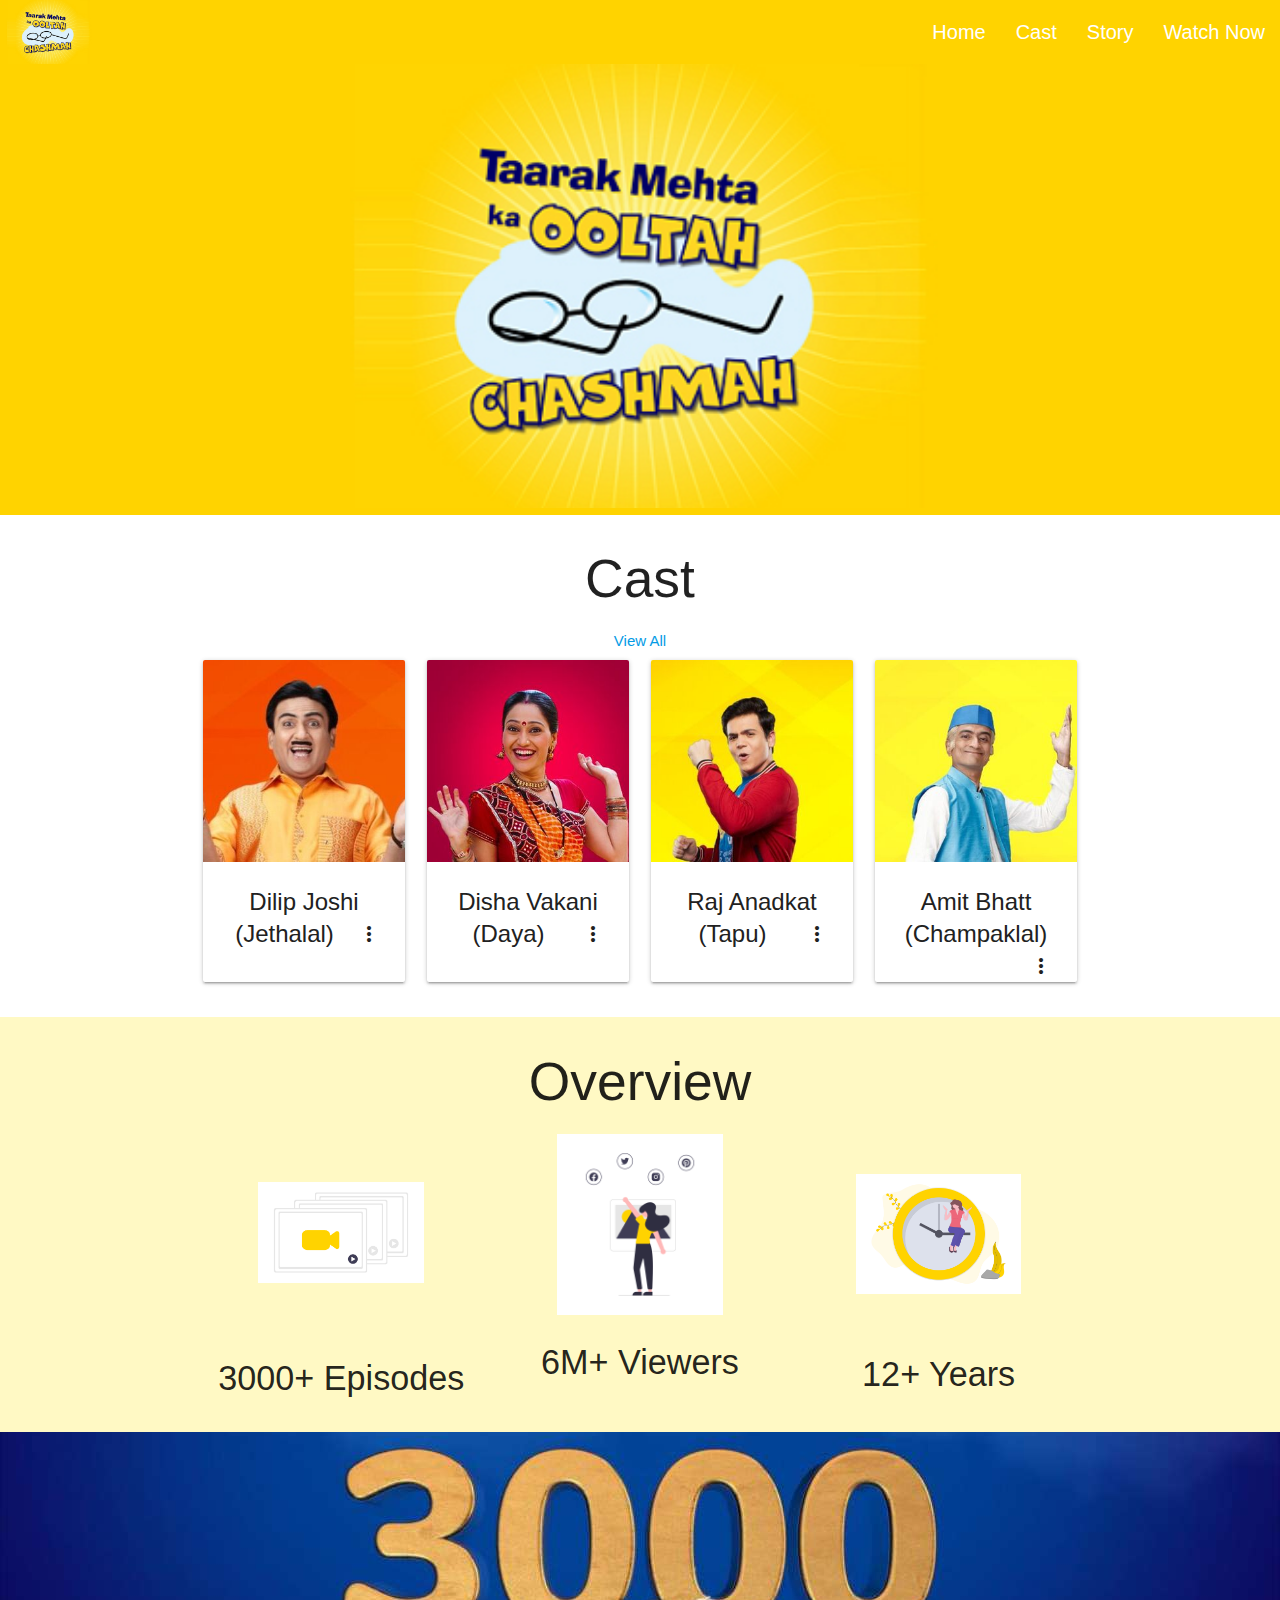
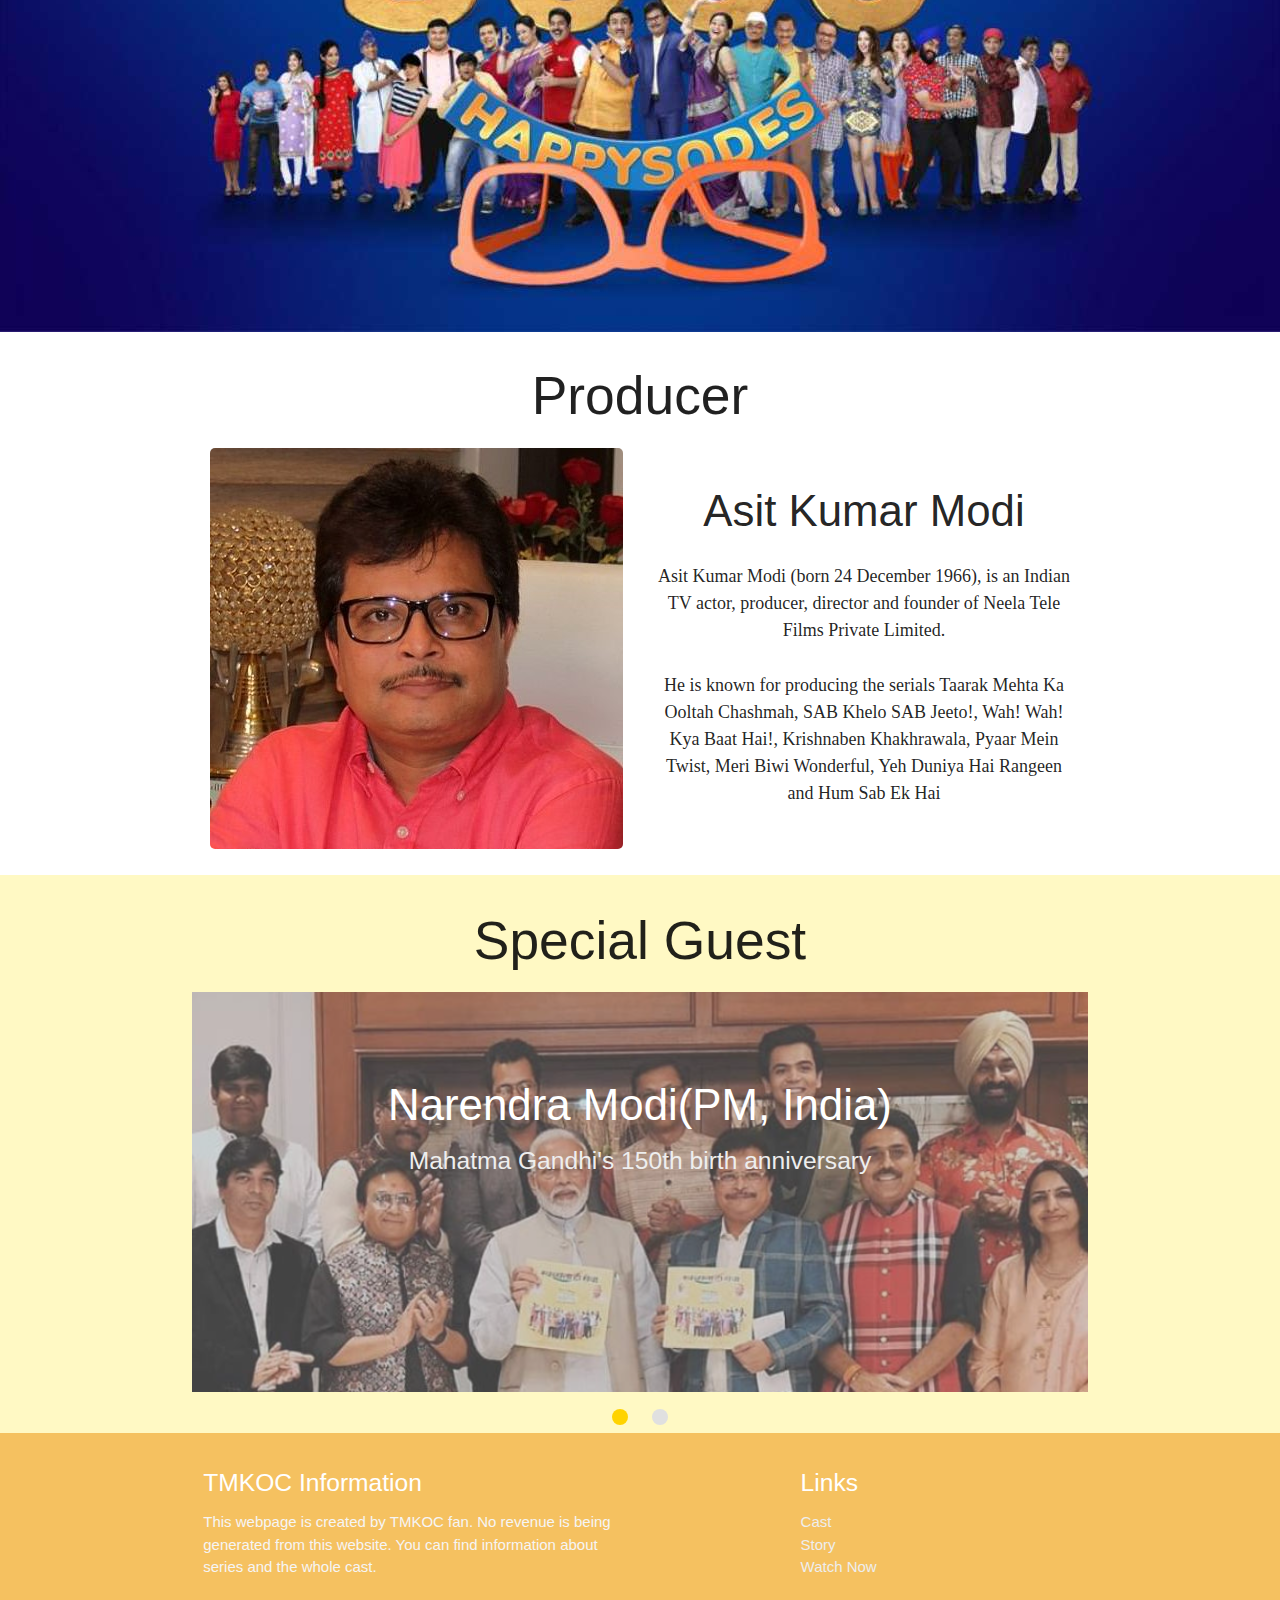
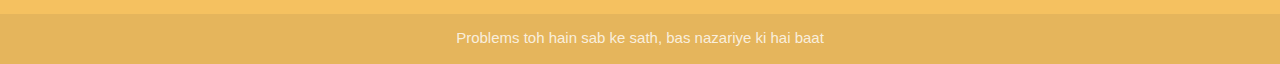
==== index.html @ 4e8108ae "Uploading TMKOC Info Project files in repo" ====
<!DOCTYPE html>
<html lang="en">
	<head>
		<meta charset="UTF-8" />
		<meta name="viewport" content="width=device-width, initial-scale=1.0" />
		<!----------------------------------- Import CSS,Icon ----------------------------------->
		<!-- Materialize CSS -->
		<link
			rel="stylesheet"
			href="https://cdnjs.cloudflare.com/ajax/libs/materialize/1.0.0/css/materialize.min.css"
		/>
		<!-- Custom CSS -->
		<link rel="stylesheet" href="css/style.css" />
		<!-- Google Font Icons -->
		<link
			href="https://fonts.googleapis.com/icon?family=Material+Icons"
			rel="stylesheet"
		/>
		<title>TMKOC Info Page</title>
	</head>

	<body>
		<!---------------------------------------- Navbar ---------------------------------------->
		<section class="mynav">
			<nav>
				<div class="nav-wrapper">
					<a href="index.html"
						><img
							src="images/logo.jpg"
							alt="TMKOC Logo"
							class="brand-logo"
					/></a>
					<ul id="nav-mobile" class="right hide-on-med-and-down">
						<li><a href="index.html">Home</a></li>
						<li><a href="cast.html">Cast</a></li>
						<li><a href="story.html">Story</a></li>
						<li>
							<a
								href="https://youtube.com/playlist?list=PL6Rtnh6YJK7Zfu1x9Bd1UqLwUxhZ1oBJh"
								>Watch Now</a
							>
						</li>
					</ul>
				</div>
			</nav>
		</section>

		<!---------------------------------------- Banner ---------------------------------------->
		<section class="mybanner">
			<div class="container center">
				<img src="images/logo.jpg" width="75%" />
			</div>
		</section>

		<!---------------------------------------- Cast ---------------------------------------->
		<section class="mycast">
			<h2 class="header">Cast</h2>
			<div class="container">
				<a href="cast.html" alt="Cast">View All</a>
				<div class="row center">
					<!-- Jethalal -->
					<div class="col s12 l3">
						<div class="card">
							<div
								class="card-image waves-effect waves-block waves-light"
							>
								<img
									class="jethalal"
									src="images/cast/jethalal.jpg"
								/>
							</div>
							<div class="card-content">
								<span
									class="card-title activator grey-text text-darken-4"
									>Dilip Joshi<br />(Jethalal)<i
										class="material-icons right"
										>more_vert</i
									></span
								>
							</div>
							<div class="card-reveal">
								<span class="card-title grey-text text-darken-4"
									>Dilip Joshi(Jethalal)<i
										class="material-icons right"
										>close</i
									></span
								>
								<p>
									Dilip Joshi as Jethalal Champaklal Gada: He
									is a Gujarati Jain businessman from Bhachau,
									Gujarat who runs a store, Gada Electronics.
									He is happily married to Daya but has a
									crush on Babita Iyer, his neighbor. He is
									the son of Champaklal Jayantilal Gada,
									Tapu's Father and best friend of Taarak
									Mehta. (2008–present)
								</p>
							</div>
						</div>
					</div>
					<!-- Daya -->
					<div class="col s12 l3">
						<div class="card">
							<div
								class="card-image waves-effect waves-block waves-light"
							>
								<img class="daya" src="images/cast/daya.jpg" />
							</div>
							<div class="card-content">
								<span
									class="card-title activator grey-text text-darken-4"
									>Disha Vakani<br />(Daya)<i
										class="material-icons right"
										>more_vert</i
									></span
								>
							</div>
							<div class="card-reveal">
								<span class="card-title grey-text text-darken-4"
									>Disha Vakani(Daya)<i
										class="material-icons right"
										>close</i
									></span
								>
								<p>
									Disha Vakani as Daya Jethalal Gada:
									Jethalal's wife, Tapu's mother, Champaklal's
									daughter in law and Sunderlal's sister. Daya
									is a Garba Queen. Initially shown to be
									extremely dumb but later becomes more
									mature. She is from Ahmedabad, Gujarat.
									(2008–2018,2019)
								</p>
							</div>
						</div>
					</div>
					<!-- Tapu -->
					<div class="col s12 l3">
						<div class="card">
							<div
								class="card-image waves-effect waves-block waves-light"
							>
								<img class="tapu" src="images/cast/tapu.jpg" />
							</div>
							<div class="card-content">
								<span
									class="card-title activator grey-text text-darken-4"
									>Raj Anadkat<br />(Tapu)<i
										class="material-icons right"
										>more_vert</i
									></span
								>
							</div>
							<div class="card-reveal">
								<span class="card-title grey-text text-darken-4"
									>Raj Anadkat(Tapu)<i
										class="material-icons right"
										>close</i
									></span
								>
								<p>
									Bhavya Gandhi as Tipendra "Tapu" Jethalal
									Gada(2008–2017): son of Jethalal and Daya.
									He is the leader of "Tapu Sena". Raj Anadkat
									replaced Gandhi as Tipendra. (2017–present)
								</p>
							</div>
						</div>
					</div>
					<!-- Champaklal -->
					<div class="col s12 l3">
						<div class="card">
							<div
								class="card-image waves-effect waves-block waves-light"
							>
								<img
									class="champaklal"
									src="images/cast/champaklal.jpg"
								/>
							</div>
							<div class="card-content">
								<span
									class="card-title activator grey-text text-darken-4"
									>Amit Bhatt<br />(Champaklal)<i
										class="material-icons right"
										>more_vert</i
									></span
								>
							</div>
							<div class="card-reveal">
								<span class="card-title grey-text text-darken-4"
									>Amit Bhatt(Bapuji)<i
										class="material-icons right"
										>close</i
									></span
								>
								<p>
									Amit Bhatt as Champaklal Jayantilal Gada:
									Jethalal's father and Tipendra's
									grandfather. He is from Bhachau (Kutch),
									Gujarat. He often scolds Jethalal for his
									laziness and carelessness. (2008–present)
								</p>
							</div>
						</div>
					</div>
				</div>
			</div>
		</section>

		<!---------------------------------------- Overview ---------------------------------------->
		<section class="myoverview">
			<h2 class="header">Overview</h2>
			<div class="container">
				<div class="row center">
					<div class="col s12 l4">
						<img
							src="images/episodes.png"
							height="60%"
							width="60%"
							style="padding-top: 48px; padding-bottom: 47px"
						/>
						<h4>3000+ Episodes</h4>
					</div>

					<div class="col s12 l4">
						<img src="images/views.png" height="60%" width="60%" />
						<h4>6M+ Viewers</h4>
					</div>

					<div class="col s12 l4">
						<img
							src="images/time.png"
							height="60%"
							width="60%"
							style="padding-top: 40px; padding-bottom: 32px"
						/>
						<h4>12+ Years</h4>
					</div>
				</div>
			</div>
		</section>

		<!---------------------------------------- Parallax ---------------------------------------->
		<section class="myparallax">
			<div class="parallax-container">
				<div class="parallax">
					<img src="images/banner.jpg" />
				</div>
			</div>
		</section>

		<!---------------------------------------- Producer ---------------------------------------->
		<section class="myproducer">
			<h2 class="header">Producer</h2>
			<div class="container">
				<div class="row center">
					<div class="col s12 l6">
						<img src="images/asit_kumar_modi.jpg" alt="" />
					</div>
					<div class="col s12 l6">
						<h3>Asit Kumar Modi</h3>
						<p>
							Asit Kumar Modi (born 24 December 1966), is an
							Indian TV actor, producer, director and founder of
							Neela Tele Films Private Limited.
						</p>
						<p>
							He is known for producing the serials Taarak Mehta
							Ka Ooltah Chashmah, SAB Khelo SAB Jeeto!, Wah! Wah!
							Kya Baat Hai!, Krishnaben Khakhrawala, Pyaar Mein
							Twist, Meri Biwi Wonderful, Yeh Duniya Hai Rangeen
							and Hum Sab Ek Hai
						</p>
					</div>
				</div>
			</div>
		</section>

		<!-------------------------------------- Special Guest -------------------------------------->
		<section class="myspecialguest">
			<h2 class="header">Special Guest</h2>
			<div class="container">
				<div class="slider large">
					<ul class="slides">
						<li>
							<img src="images/pm_modi.png" />
							<!-- random image -->
							<div class="caption center-align">
								<h3>Narendra Modi(PM, India)</h3>
								<h5 class="light grey-text text-lighten-3">
									Mahatma Gandhi's 150th birth anniversary
								</h5>
							</div>
						</li>
						<li>
							<img src="images/pm_polish.jpg" />
							<!-- random image -->
							<div class="caption center-align">
								<h3>Piotr Glinski(Deputy PM, Polish)</h3>
								<h5 class="light grey-text text-lighten-3">
									Visit on TMKOC set
								</h5>
							</div>
						</li>
					</ul>
				</div>
			</div>
		</section>

		<!---------------------------------------- Footer ---------------------------------------->
		<section class="myfooter">
			<footer class="page-footer">
				<div class="container">
					<div class="row">
						<div class="col l6 s12">
							<h5 class="white-text">TMKOC Information</h5>
							<p class="grey-text text-lighten-4">
								This webpage is created by TMKOC fan. No revenue
								is being generated from this website. You can
								find information about series and the whole
								cast.
							</p>
						</div>
						<div class="col l4 offset-l2 s12">
							<h5 class="white-text">Links</h5>
							<ul>
								<li>
									<a
										class="grey-text text-lighten-3"
										href="cast.html"
										>Cast</a
									>
								</li>
								<li>
									<a
										class="grey-text text-lighten-3"
										href="story.html"
										>Story</a
									>
								</li>
								<li>
									<a
										class="grey-text text-lighten-3"
										href="https://youtube.com/playlist?list=PL6Rtnh6YJK7Zfu1x9Bd1UqLwUxhZ1oBJh"
										>Watch Now</a
									>
								</li>
							</ul>
						</div>
					</div>
				</div>
				<div class="footer-copyright">
					<div class="container center">
						Problems toh hain sab ke sath, bas nazariye ki hai baat
					</div>
				</div>
			</footer>
		</section>
	</body>

	<!---------------------------------------- Import Script ---------------------------------------->
	<!-- Minified Jquery -->
	<script
		src="https://cdnjs.cloudflare.com/ajax/libs/jquery/3.5.1/jquery.min.js"
		integrity="sha512-bLT0Qm9VnAYZDflyKcBaQ2gg0hSYNQrJ8RilYldYQ1FxQYoCLtUjuuRuZo+fjqhx/qtq/1itJ0C2ejDxltZVFg=="
		crossorigin="anonymous"
	></script>

	<!-- Materialize js -->
	<script src="https://cdnjs.cloudflare.com/ajax/libs/materialize/1.0.0/js/materialize.min.js"></script>

	<!-- Custom js -->
	<script src="js/script.js"></script>
</html>
---- css/style.css ----
.brand-logo {
  height: 100%;
}

.nav-wrapper {
  background-color: #ffd300;
}

.nav-wrapper ul li a {
  font-size: 20px;
}

.mycast {
  text-align: center;
}

.myoverview {
  text-align: center;
  background-color: #fff9c4;
  padding-top: 1px;
  padding-bottom: 1px;
}

.myproducer h2 {
  text-align: center;
}

.myproducer h3 {
  padding-top: 10px;
}

.myproducer p {
  padding-top: 10px;
  font-size: 18px;
  font-family: "Permanent Marker", cursive;
}

.myproducer img {
  border-radius: 5px;
}

.myspecialguest {
  text-align: center;
  background-color: #fff9c4;
  padding-top: 1px;
  padding-bottom: 1px;
}

.myspecialguest img {
  opacity: 0.6;
}

.slider .indicators .indicator-item.active {
  background-color: #ffd300 !important;
}

.page-footer {
  background-color: #f5c160;
}

.mybanner {
  background-color: #ffd300;
}

.caption-text {
  position: absolute;
  top: 75%;
  left: 50%;
  -webkit-transform: translate(-75%, -50%);
          transform: translate(-75%, -50%);
  color: #ffd300;
}

.hide-image {
  display: none;
}

.myintro p {
  font-family: "Courgette", cursive;
  font-size: 22px;
  padding-top: 60px;
}

.myposter span {
  font-size: 20px;
}

.mystory {
  background-color: #fff9c4;
  padding-bottom: 30px;
}

.mystory p {
  font-size: 22px;
  font-family: "Permanent Marker", cursive;
}
/*# sourceMappingURL=style.css.map */
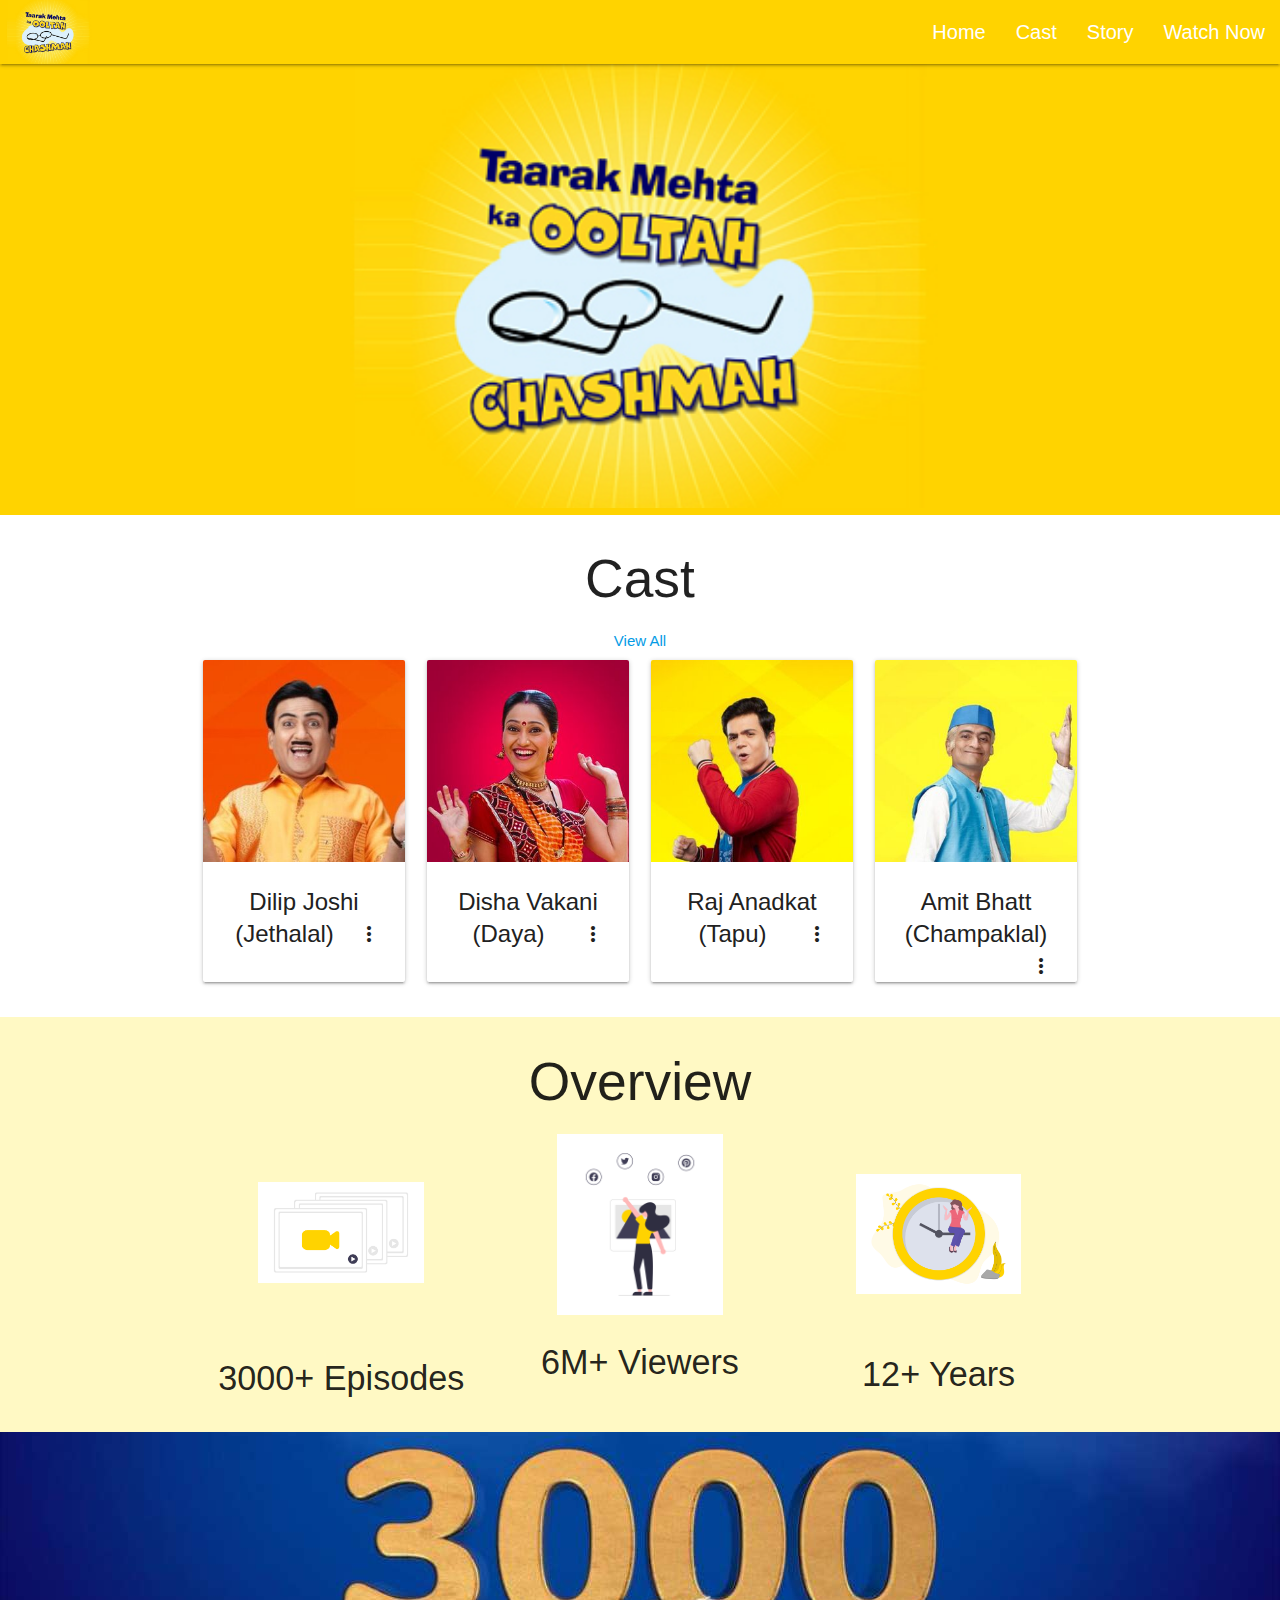
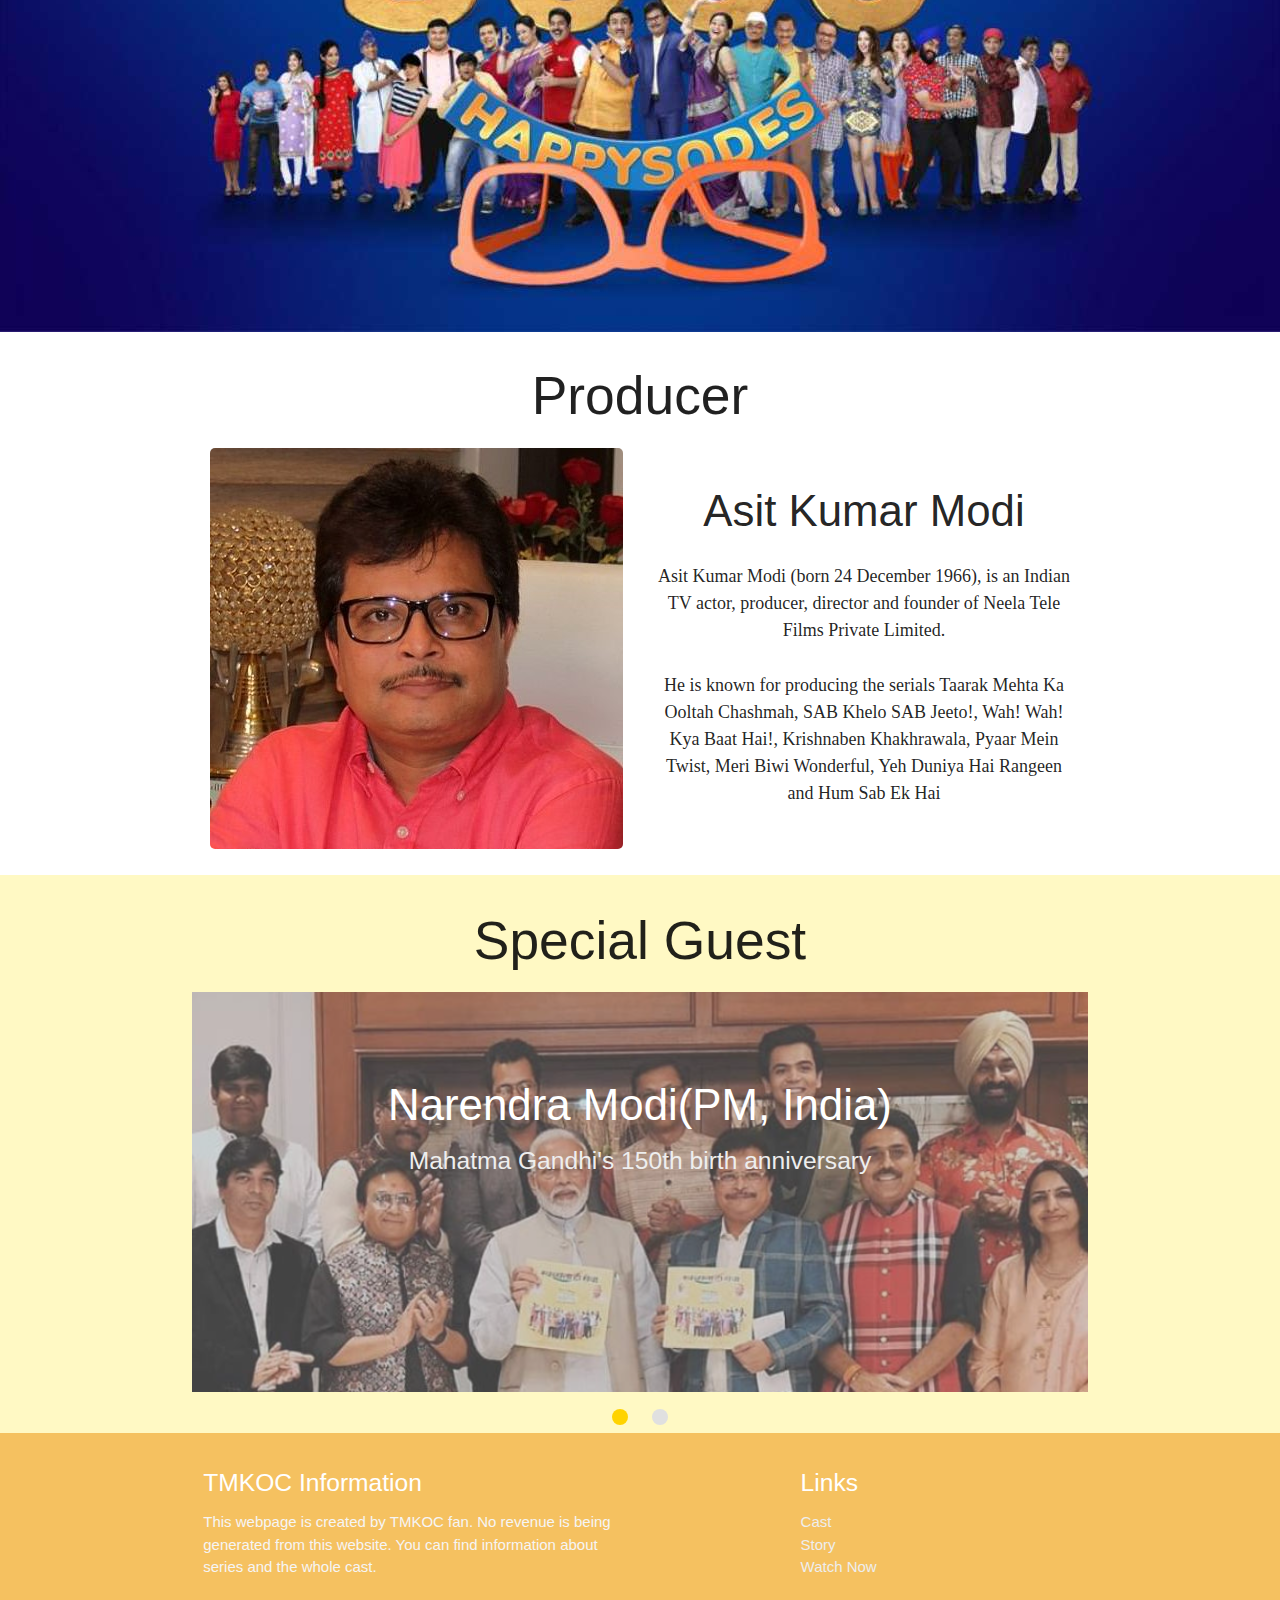
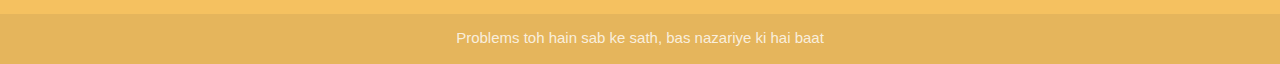
==== commit e478a650: "Implemented Sidenav code" ====
--- a/index.html
+++ b/index.html
@@ -22,27 +22,40 @@
 	<body>
 		<!---------------------------------------- Navbar ---------------------------------------->
 		<section class="mynav">
-			<nav>
-				<div class="nav-wrapper">
-					<a href="index.html"
-						><img
-							src="images/logo.jpg"
-							alt="TMKOC Logo"
-							class="brand-logo"
-					/></a>
-					<ul id="nav-mobile" class="right hide-on-med-and-down">
-						<li><a href="index.html">Home</a></li>
-						<li><a href="cast.html">Cast</a></li>
-						<li><a href="story.html">Story</a></li>
-						<li>
-							<a
-								href="https://youtube.com/playlist?list=PL6Rtnh6YJK7Zfu1x9Bd1UqLwUxhZ1oBJh"
-								>Watch Now</a
-							>
-						</li>
-					</ul>
-				</div>
-			</nav>
+			<div class="navbar-fixed">
+				<nav>
+					<div class="nav-wrapper">
+						<a href="index.html"
+							><img
+								src="images/logo.jpg"
+								alt="TMKOC Logo"
+								class="brand-logo"
+						/></a>
+						<a
+							href="#"
+							data-target="mobile-demo"
+							class="sidenav-trigger"
+							><i class="material-icons">menu</i></a
+						>
+						<ul id="nav-mobile" class="right hide-on-med-and-down">
+							<li><a href="index.html">Home</a></li>
+							<li><a href="cast.html">Cast</a></li>
+							<li><a href="story.html">Story</a></li>
+							<li>
+								<a
+									href="https://youtube.com/playlist?list=PL6Rtnh6YJK7Zfu1x9Bd1UqLwUxhZ1oBJh"
+									>Watch Now</a
+								>
+							</li>
+						</ul>
+					</div>
+				</nav>
+			</div>
+			<ul class="sidenav" id="mobile-demo">
+				<li><a href="index.html">Home</a></li>
+				<li><a href="cast.html">Cast</a></li>
+				<li><a href="story.html">Story</a></li>
+			</ul>
 		</section>
 
 		<!---------------------------------------- Banner ---------------------------------------->
